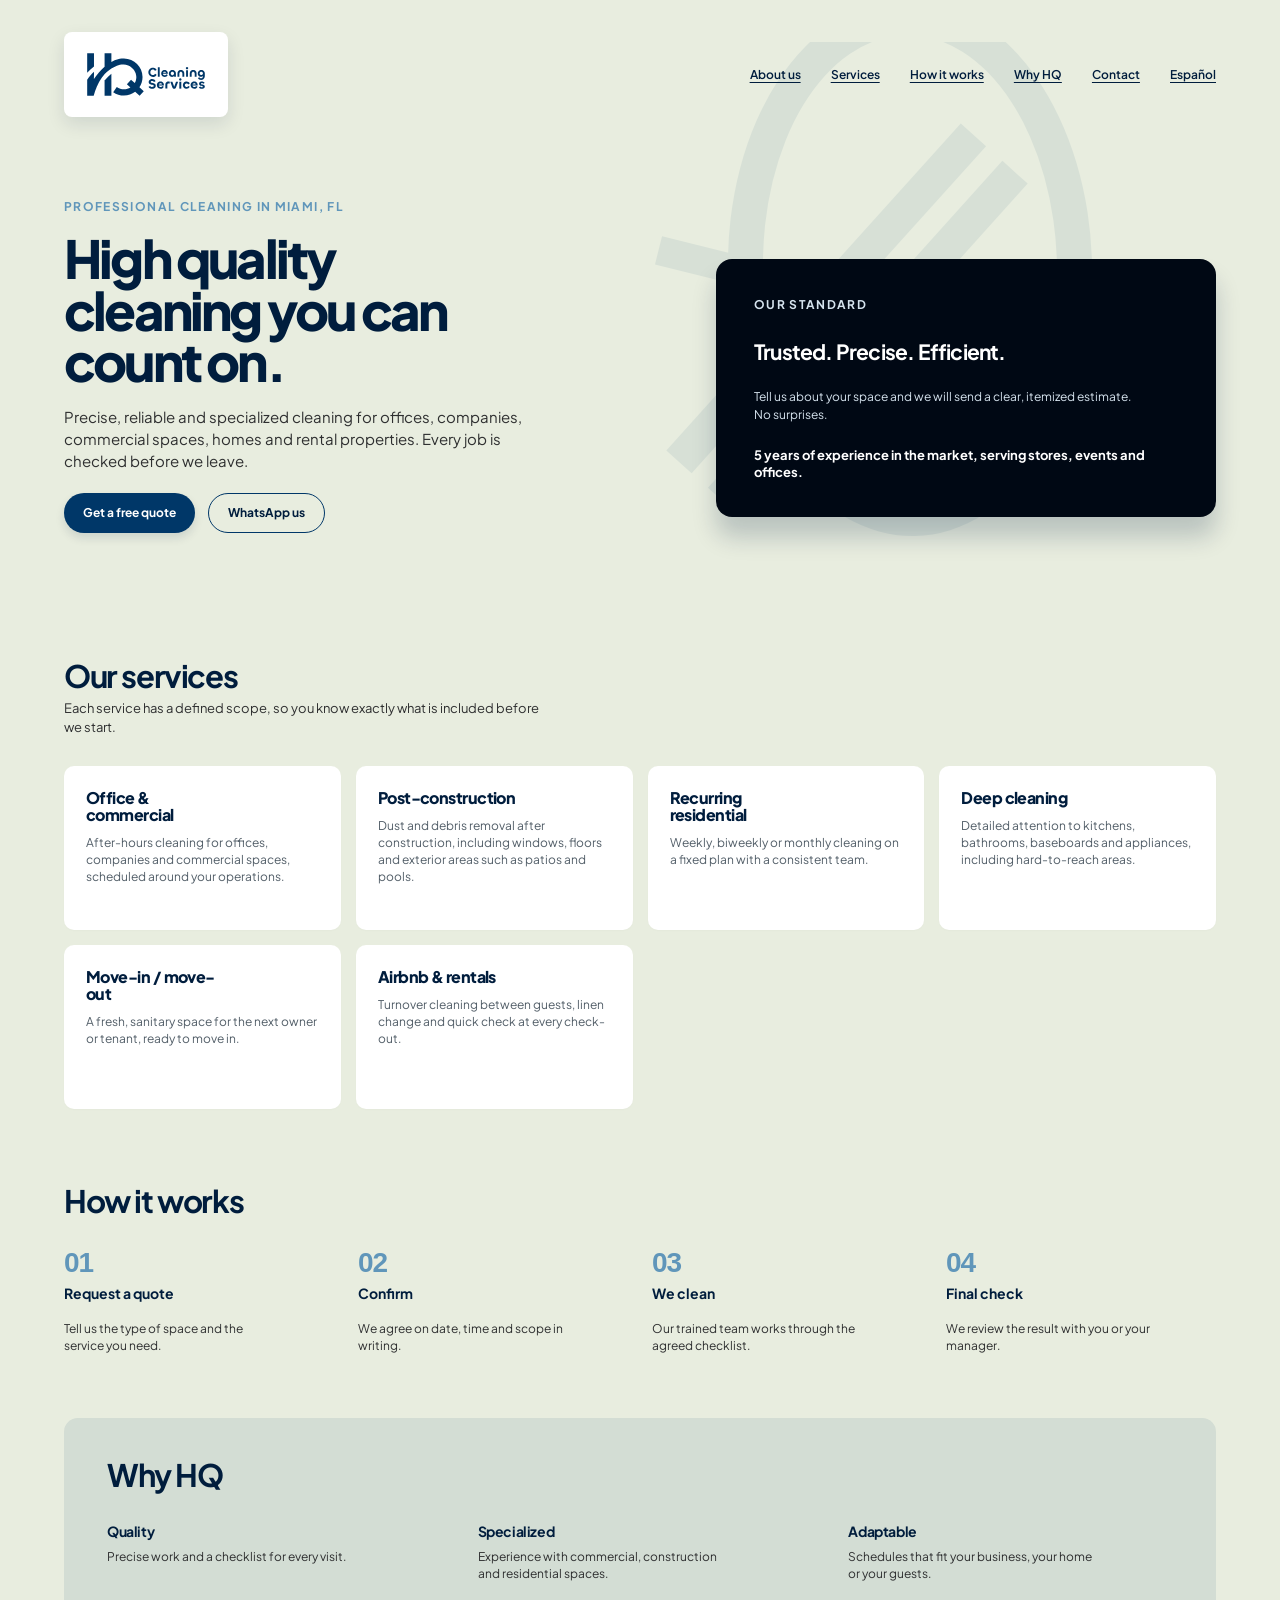
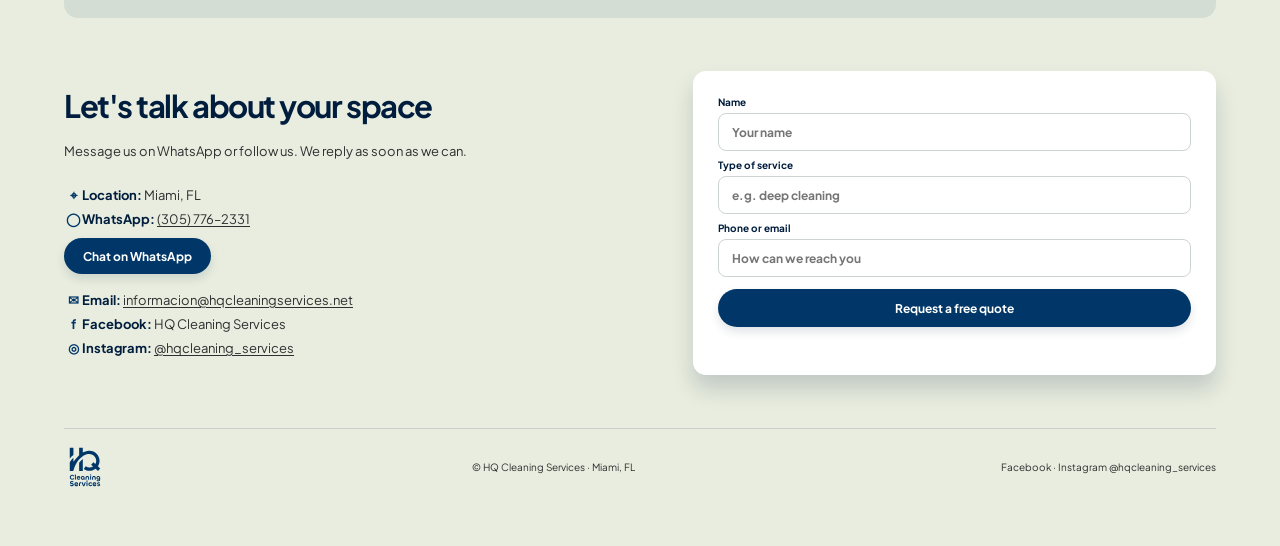
==== index.html @ 47fd61f7 "Initial HQ Cleaning Services website" ====
<!doctype html>
<html lang="en">
  <head>
    <meta charset="UTF-8" />
    <meta name="viewport" content="width=device-width, initial-scale=1.0" />
    <meta name="description" content="HQ Cleaning Services — professional cleaning in Miami, FL." />
    <title>HQ Cleaning Services</title>
    <link rel="stylesheet" href="styles.css" />
  </head>
  <body>
    <main class="site-shell">
      <header class="site-header" aria-label="Main navigation">
        <a class="brand" href="#top" aria-label="HQ Cleaning Services home">
          <img src="Entregables/Marca/SVG/Logo-horizontal/logo-horizontal-color-profesionalismo.svg" alt="HQ Cleaning Services" />
        </a>
        <nav class="nav-links" aria-label="Primary navigation">
          <a href="about.html">About us</a>
          <a href="#services">Services</a>
          <a href="#how-it-works">How it works</a>
          <a href="#why-hq">Why HQ</a>
          <a href="#contact">Contact</a>
          <a href="es.html">Español</a>
        </nav>
        <button class="menu-toggle" type="button" aria-label="Open navigation" aria-expanded="false">
          <span></span><span></span><span></span>
        </button>
      </header>

      <section class="hero" id="top" aria-labelledby="hero-title">
        <div class="hero-copy" id="about">
          <p class="eyebrow">Professional cleaning in Miami, FL</p>
          <h1 id="hero-title">High quality<br />cleaning you can<br />count on.</h1>
          <p class="intro">Precise, reliable and specialized cleaning for offices, companies, commercial spaces, homes and rental properties. Every job is checked before we leave.</p>
          <div class="hero-actions">
            <a class="button button-primary" href="#contact">Get a free quote</a>
            <a class="button button-outline" href="https://wa.me/13057762331" target="_blank" rel="noopener">WhatsApp us</a>
          </div>
        </div>
        <div class="hero-panel-wrap" id="standard" aria-label="HQ quality standard">
          <div class="abstract-mark" aria-hidden="true"><span></span><span></span><span></span></div>
          <article class="hero-panel">
            <p class="panel-label">Our standard</p>
            <h2>Trusted. Precise. Efficient.</h2>
            <p>Tell us about your space and we will send a clear, itemized estimate. No surprises.</p>
            <strong>5 years of experience in the market, serving stores, events and offices.</strong>
          </article>
        </div>
      </section>

      <section class="services" id="services" aria-labelledby="services-title">
        <div class="section-heading">
          <h2 id="services-title">Our services</h2>
          <p>Each service has a defined scope, so you know exactly what is included before we start.</p>
        </div>
        <div class="service-grid">
          <article class="service-card"><h3>Office &amp;<br />commercial</h3><p>After-hours cleaning for offices, companies and commercial spaces, scheduled around your operations.</p></article>
          <article class="service-card"><h3>Post-construction</h3><p>Dust and debris removal after construction, including windows, floors and exterior areas such as patios and pools.</p></article>
          <article class="service-card"><h3>Recurring<br />residential</h3><p>Weekly, biweekly or monthly cleaning on a fixed plan with a consistent team.</p></article>
          <article class="service-card"><h3>Deep cleaning</h3><p>Detailed attention to kitchens, bathrooms, baseboards and appliances, including hard-to-reach areas.</p></article>
          <article class="service-card"><h3>Move-in / move-<br />out</h3><p>A fresh, sanitary space for the next owner or tenant, ready to move in.</p></article>
          <article class="service-card"><h3>Airbnb &amp; rentals</h3><p>Turnover cleaning between guests, linen change and quick check at every check-out.</p></article>
        </div>
      </section>

      <section class="how-it-works" id="how-it-works" aria-labelledby="process-title">
        <h2 id="process-title">How it works</h2>
        <ol class="process-list">
          <li><span>01</span><strong>Request a quote</strong><p>Tell us the type of space and the service you need.</p></li>
          <li><span>02</span><strong>Confirm</strong><p>We agree on date, time and scope in writing.</p></li>
          <li><span>03</span><strong>We clean</strong><p>Our trained team works through the agreed checklist.</p></li>
          <li><span>04</span><strong>Final check</strong><p>We review the result with you or your manager.</p></li>
        </ol>
      </section>

      <section class="why-hq" id="why-hq" aria-labelledby="why-title">
        <h2 id="why-title">Why HQ</h2>
        <div class="why-grid">
          <article><h3>Quality</h3><p>Precise work and a checklist for every visit.</p></article>
          <article><h3>Specialized</h3><p>Experience with commercial, construction and residential spaces.</p></article>
          <article><h3>Adaptable</h3><p>Schedules that fit your business, your home or your guests.</p></article>
        </div>
      </section>

      <section class="contact" id="contact" aria-labelledby="contact-title">
        <div class="contact-copy">
          <h2 id="contact-title">Let's talk about your space</h2>
          <p>Message us on WhatsApp or follow us. We reply as soon as we can.</p>
          <ul class="contact-list">
            <li><span aria-hidden="true">⌖</span><strong>Location:</strong> Miami, FL</li>
            <li><span aria-hidden="true">◯</span><strong>WhatsApp:</strong> <a href="https://wa.me/13057762331" target="_blank" rel="noopener">(305) 776–2331</a></li>
          </ul>
          <a class="button button-primary contact-button" href="https://wa.me/13057762331" target="_blank" rel="noopener">Chat on WhatsApp</a>
          <ul class="social-list">
            <li><span aria-hidden="true">✉</span><strong>Email:</strong> <a href="mailto:informacion@hqcleaningservices.net">informacion@hqcleaningservices.net</a></li>
            <li><span aria-hidden="true">f</span><strong>Facebook:</strong> HQ Cleaning Services</li>
            <li><span aria-hidden="true">◎</span><strong>Instagram:</strong> <a href="https://www.instagram.com/hqcleaning_services/" target="_blank" rel="noopener">@hqcleaning_services</a></li>
          </ul>
        </div>
        <form class="quote-form">
          <label>Name<input name="name" type="text" placeholder="Your name" required /></label>
          <label>Type of service<input name="service" type="text" placeholder="e.g. deep cleaning" required /></label>
          <label>Phone or email<input name="contact" type="text" placeholder="How can we reach you" required /></label>
          <button class="button button-primary" type="submit">Request a free quote</button>
          <p class="form-message" aria-live="polite"></p>
        </form>
      </section>
      <footer class="site-footer">
        <a class="footer-brand" href="#top" aria-label="HQ Cleaning Services home"><img src="Entregables/Marca/SVG/Logo-vertical/logo-vertical-color-profesionalismo.svg" alt="HQ Cleaning Services" /></a>
        <p>© HQ Cleaning Services · Miami, FL</p>
        <p>Facebook · Instagram @hqcleaning_services</p>
      </footer>
    </main>
    <script src="script.js"></script>
  </body>
</html>
---- styles.css ----
@font-face {
  font-family: "Plus Jakarta Sans";
  src: url("Entregables/Fonts/PlusJakartaSans-VariableFont_wght.ttf") format("truetype");
  font-weight: 200 800;
  font-style: normal;
  font-display: swap;
}

:root {
  --canvas: #e8eddf;
  --ink: #001d3d;
  --muted: #2e2f30;
  --sky: #6096ba;
  --card: #ffffff;
  --line: #6096ba;
  --professionalism: #003768;
  --depth: #000814;
}

* { box-sizing: border-box; }
html { scroll-behavior: smooth; }
body { margin: 0; color: var(--ink); background: var(--canvas); font-family: "Plus Jakarta Sans", Arial, sans-serif; }
button, a { font: inherit; }
a { color: inherit; }
.site-shell { width: min(100%, 1440px); min-height: 100vh; margin: 0 auto; padding: 32px clamp(24px, 5vw, 68px) 54px; overflow: hidden; }
.site-header, .hero, .services, .how-it-works { position: relative; }
.site-header { display: flex; align-items: center; justify-content: space-between; z-index: 2; }
.brand { display: inline-flex; align-items: center; gap: 7px; width: 155px; padding: 12px 13px; color: var(--ink); text-decoration: none; background: #fff; border-radius: 8px; box-shadow: 0 7px 18px rgba(6, 29, 64, .11); }
.brand-mark { position: relative; font-family: "Manrope", sans-serif; font-size: 30px; font-weight: 800; line-height: .75; letter-spacing: -5px; }
.brand-mark::after { position: absolute; content: ""; width: 4px; height: 27px; right: -7px; bottom: -1px; border-radius: 4px; background: var(--sky); transform: rotate(32deg); }
.brand-mark span { color: #5d9cca; }
.brand-name { font-size: 9px; font-weight: 700; line-height: 1.05; letter-spacing: -.5px; }
.nav-links { display: flex; align-items: center; gap: clamp(18px, 2.35vw, 32px); }
.nav-links a { font-size: 12px; font-weight: 600; text-underline-offset: 3px; }
.nav-links a:hover { color: #3f87ba; }
.menu-toggle { display: none; padding: 8px; border: 0; background: transparent; cursor: pointer; }
.menu-toggle span { display: block; width: 24px; height: 2px; margin: 4px; background: var(--ink); }

.hero { display: grid; grid-template-columns: minmax(0, 1fr) minmax(370px, .96fr); gap: clamp(44px, 7vw, 104px); min-height: 378px; margin-top: 82px; }
.hero-copy { max-width: 540px; }
.eyebrow, .panel-label { margin: 0; color: var(--sky); font-size: 12px; font-weight: 700; letter-spacing: 1.35px; text-transform: uppercase; }
h1, h2, h3, p { margin-top: 0; }
h1, h2, h3 { font-family: "Plus Jakarta Sans", Arial, sans-serif; }
h1 { margin: 19px 0 19px; font-size: clamp(41px, 4.1vw, 60px); font-weight: 800; letter-spacing: -2.8px; line-height: .98; }
.intro { max-width: 470px; margin-bottom: 21px; color: var(--muted); font-size: 15px; line-height: 1.45; }
.hero-actions { display: flex; flex-wrap: wrap; gap: 13px; }
.button { display: inline-flex; align-items: center; justify-content: center; min-height: 40px; padding: 0 19px; border-radius: 23px; font-size: 12px; font-weight: 700; text-decoration: none; transition: transform .18s ease, box-shadow .18s ease; }
.button:hover { transform: translateY(-2px); }
.button-primary { color: #fff; background: #0d376a; box-shadow: 0 5px 10px rgba(6, 29, 64, .12); }
.button-outline { border: 1.5px solid #0d376a; }
.hero-panel-wrap { position: relative; display: flex; align-items: center; justify-content: flex-end; min-height: 290px; }
.abstract-mark { position: absolute; inset: -157px -100px -105px -108px; overflow: hidden; opacity: .18; }
.abstract-mark span { position: absolute; display: block; border: 35px solid #8ca9b2; border-radius: 50%; }
.abstract-mark span:nth-child(1) { width: 364px; height: 536px; top: -42px; left: 140px; transform: rotate(-1deg); }
.abstract-mark span:nth-child(2) { width: 90px; height: 440px; top: 55px; left: 214px; border-width: 0 34px; border-radius: 0; transform: rotate(42deg); }
.abstract-mark span:nth-child(3) { width: 405px; height: 83px; top: 242px; left: 58px; border-width: 29px 0 0; border-radius: 0; transform: rotate(14deg); }
.hero-panel { position: relative; width: min(100%, 500px); min-height: 258px; padding: 37px 38px 31px; color: #fff; background: #062551; border-radius: 16px; box-shadow: 0 20px 24px rgba(6, 29, 64, .2); }
.panel-label { font-size: 10px; color: #6ca2c7; }
.hero-panel h2 { margin: 23px 0 23px; font-size: 21px; letter-spacing: -.8px; }
.hero-panel p { max-width: 390px; margin-bottom: 22px; color: #d5e3ee; font-size: 12px; line-height: 1.55; }
.hero-panel strong { display: block; max-width: 400px; font-size: 13px; line-height: 1.35; }

.services { margin-top: 79px; }
.section-heading { max-width: 475px; }
.section-heading h2, .how-it-works h2 { margin-bottom: 4px; font-size: 31px; letter-spacing: -1.4px; }
.section-heading p { margin-bottom: 29px; color: var(--muted); font-size: 13px; line-height: 1.45; }
.service-grid { display: grid; grid-template-columns: repeat(4, 1fr); gap: 15px; }
.service-card { min-height: 164px; padding: 23px 22px 19px; background: var(--card); border-radius: 10px; box-shadow: 0 1px 2px rgba(6, 29, 64, .02); }
.service-card h3 { margin-bottom: 11px; font-size: 16px; font-weight: 800; letter-spacing: -.55px; line-height: 1.08; }
.service-card p { margin: 0; color: #525e68; font-size: 12px; line-height: 1.42; }

.how-it-works { margin-top: 72px; }
.how-it-works h2 { margin-bottom: 27px; }
.process-list { display: grid; grid-template-columns: repeat(4, 1fr); gap: 24px; padding: 0; margin: 0; list-style: none; }
.process-list li { display: grid; gap: 5px; }
.process-list span { color: var(--sky); font-family: "Manrope", sans-serif; font-size: 28px; font-weight: 800; letter-spacing: -1px; }
.process-list strong { font-size: 14px; }
.site-footer { display: flex; justify-content: space-between; margin-top: 55px; padding-top: 18px; border-top: 1px solid rgba(6, 29, 64, .14); color: var(--muted); font-size: 12px; }
.site-footer p { margin: 0; }
.site-footer a { color: var(--ink); font-weight: 700; }

@media (max-width: 900px) {
  .hero { grid-template-columns: 1fr 1fr; gap: 34px; }
  .service-grid { grid-template-columns: repeat(3, 1fr); }
  .hero-panel { padding: 29px; }
}
@media (max-width: 720px) {
  .site-shell { padding: 20px 20px 44px; }
  .brand { width: 137px; padding: 10px; }
  .nav-links { position: absolute; top: 56px; right: 0; display: none; width: 190px; padding: 16px; background: #fff; border-radius: 10px; box-shadow: 0 12px 30px rgba(6, 29, 64, .13); }
  .nav-links.is-open { display: grid; gap: 13px; }
  .menu-toggle { display: block; }
  .hero { grid-template-columns: 1fr; gap: 26px; min-height: 0; margin-top: 62px; }
  h1 { font-size: clamp(40px, 12vw, 54px); }
  .hero-panel-wrap { min-height: 243px; }
  .hero-panel { min-height: 230px; padding: 28px; }
  .services { margin-top: 62px; }
  .service-grid { grid-template-columns: repeat(2, 1fr); gap: 12px; }
  .service-card { min-height: 174px; padding: 19px 17px; }
  .process-list { grid-template-columns: repeat(2, 1fr); gap: 22px; }
  .site-footer { gap: 16px; }
}
@media (max-width: 430px) {
  .service-grid { grid-template-columns: 1fr; }
  .service-card { min-height: auto; }
  .site-footer { align-items: flex-start; flex-direction: column; }
}

/* Content continuing below the process section */
.process-list p { max-width: 210px; margin: 13px 0 0; color: var(--muted); font-size: 12px; line-height: 1.45; }
.why-hq { margin-top: 63px; padding: 37px 43px 36px; background: #dde2d3; border-radius: 14px; }
.why-hq h2 { margin-bottom: 28px; font-size: 31px; letter-spacing: -1.4px; }
.why-grid { display: grid; grid-template-columns: repeat(3, 1fr); gap: 46px; }
.why-grid h3 { margin-bottom: 8px; font-size: 14px; letter-spacing: -.4px; }
.why-grid p { max-width: 250px; margin: 0; color: var(--muted); font-size: 12px; line-height: 1.45; }
.contact { display: grid; grid-template-columns: 1.04fr .96fr; gap: 63px; align-items: center; margin-top: 53px; }
.contact-copy h2 { margin-bottom: 17px; font-size: 31px; letter-spacing: -1.45px; }
.contact-copy > p { max-width: 460px; margin-bottom: 21px; color: var(--muted); font-size: 13px; line-height: 1.5; }
.contact-list, .social-list { padding: 0; margin: 0; list-style: none; color: var(--muted); font-size: 13px; line-height: 1.85; }
.contact-list a, .social-list a { text-underline-offset: 2px; }
.contact-list span, .social-list span { display: inline-block; width: 18px; color: #176a9d; font-weight: 700; text-align: center; }
.contact-list strong, .social-list strong { color: var(--ink); }
.contact-button { min-height: 36px; margin: 7px 0 13px; padding: 0 19px; }
.social-list { border-top: 1px solid transparent; }
.quote-form { padding: 25px; background: #fff; border-radius: 13px; box-shadow: 0 14px 21px rgba(6, 29, 64, .17); }
.quote-form label { display: grid; gap: 5px; margin-bottom: 8px; color: var(--ink); font-size: 10px; font-weight: 700; }
.quote-form input { width: 100%; height: 38px; padding: 0 13px; color: var(--ink); font: inherit; font-size: 12px; border: 1px solid #ced4cf; border-radius: 8px; outline-color: var(--sky); }
.quote-form .button { width: 100%; min-height: 38px; margin-top: 4px; border: 0; cursor: pointer; }
.form-message { min-height: 14px; margin: 9px 0 0; color: #126334; font-size: 11px; text-align: center; }
.footer-brand { display: flex; align-items: center; gap: 3px; color: #07518e; text-decoration: none; }
.footer-brand > span { font-family: "Manrope", sans-serif; font-size: 30px; font-weight: 800; letter-spacing: -5px; line-height: .8; }
.footer-brand > span span { color: #4891c4; }
.footer-brand small { font-size: 7px; font-weight: 800; line-height: 1; }
.site-footer { align-items: center; margin-top: 53px; padding-top: 13px; }
.site-footer p { font-size: 10px; }

@media (max-width: 720px) {
  .process-list p { margin-top: 8px; }
  .why-hq { margin-top: 49px; padding: 28px 25px; }
  .why-grid { grid-template-columns: 1fr; gap: 20px; }
  .contact { grid-template-columns: 1fr; gap: 31px; margin-top: 48px; }
  .quote-form { padding: 20px; }
}

/* About pages */
.about-page { min-height: 100vh; }
.about-hero { display: grid; grid-template-columns: 1.06fr .94fr; gap: 65px; align-items: center; margin-top: 76px; }
.about-copy { max-width: 550px; }
.about-copy h1 { margin-bottom: 27px; font-size: clamp(42px, 4vw, 60px); line-height: 1; }
.about-copy p:not(.eyebrow) { margin-bottom: 22px; color: var(--muted); font-size: 15px; line-height: 1.5; }
.olivia-profile { width: min(100%, 385px); justify-self: end; margin: 0; text-align: center; }
.olivia-profile img { display: block; width: 100%; border-radius: 14px; box-shadow: 0 15px 24px rgba(6, 29, 64, .17); }
.olivia-profile figcaption { display: grid; gap: 1px; padding-top: 9px; font-size: 11px; }
.olivia-profile figcaption strong { font-family: "Manrope", sans-serif; font-size: 13px; }
.olivia-profile figcaption span { color: #07518e; font-weight: 700; }
.values { display: grid; grid-template-columns: repeat(3, 1fr); gap: 55px; margin-top: 51px; padding: 37px 57px 34px; background: #dde2d3; border-radius: 14px; }
.values h2 { margin-bottom: 8px; font-size: 16px; letter-spacing: -.5px; }
.values p { max-width: 255px; margin: 0; color: var(--muted); font-size: 13px; line-height: 1.45; }
.about-cta { display: grid; justify-items: center; gap: 16px; margin-top: 62px; text-align: center; }
.about-cta h2 { margin: 0; font-size: 29px; letter-spacing: -1.35px; }
.about-cta .button { min-height: 40px; }
.about-page .site-footer { margin-top: 52px; }

@media (max-width: 720px) {
  .about-hero { grid-template-columns: 1fr; gap: 32px; margin-top: 58px; }
  .about-copy h1 { font-size: clamp(39px, 11vw, 53px); }
  .olivia-profile { justify-self: center; width: min(100%, 360px); }
  .values { grid-template-columns: 1fr; gap: 21px; margin-top: 44px; padding: 27px 25px; }
  .about-cta { margin-top: 48px; }
}

/* Official HQ Cleaning Services identity */
.brand { width: 164px; padding: 12px 14px; }
.brand img { display: block; width: 100%; height: auto; }
.button-primary { background: var(--professionalism); }
.button-outline { border-color: var(--professionalism); }
.hero-panel { background: var(--depth); }
.panel-label, .eyebrow { color: var(--sky); }
.nav-links a:hover { color: var(--sky); }
.why-hq, .values { background: color-mix(in srgb, var(--professionalism) 9%, var(--canvas)); }
.contact-list span, .social-list span, .olivia-profile figcaption span { color: var(--professionalism); }
.footer-brand { width: 42px; }
.footer-brand img { display: block; width: 100%; height: auto; }

@media (max-width: 720px) {
  .brand { width: 143px; padding: 10px 12px; }
}
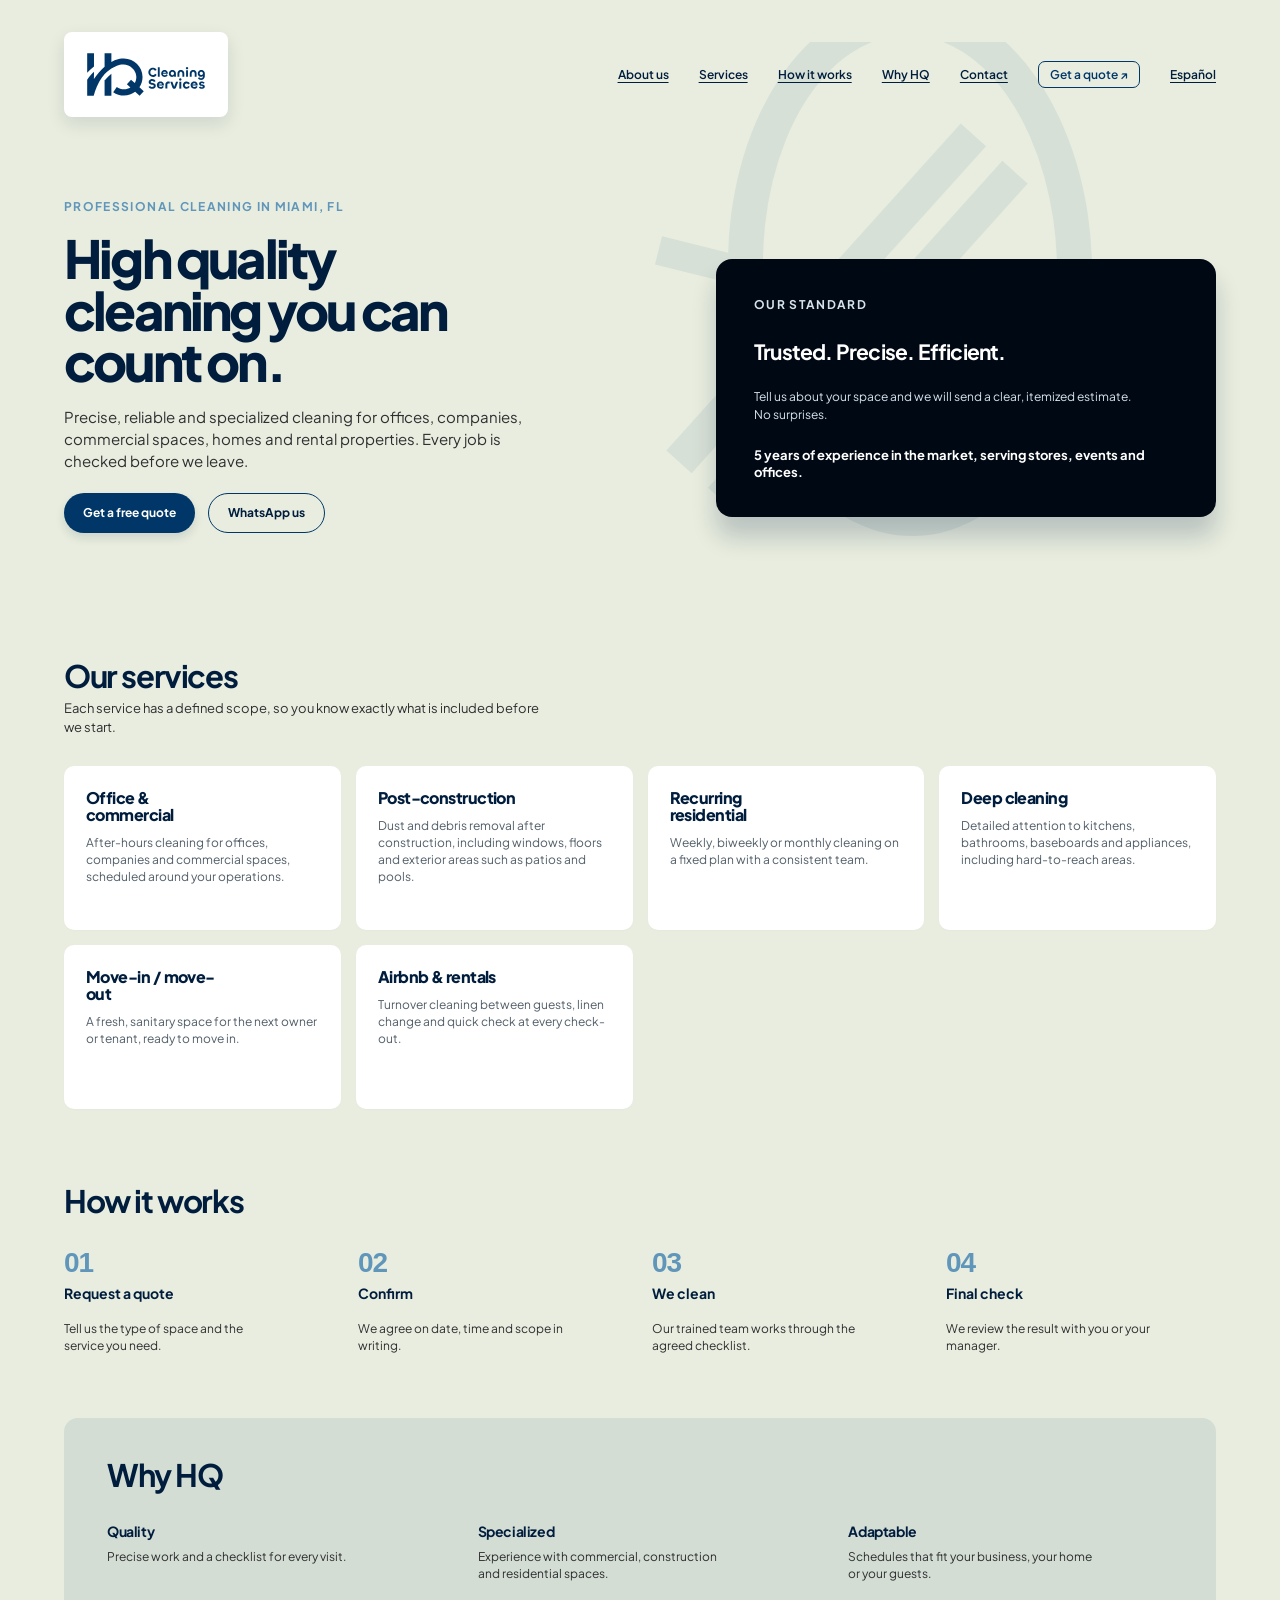
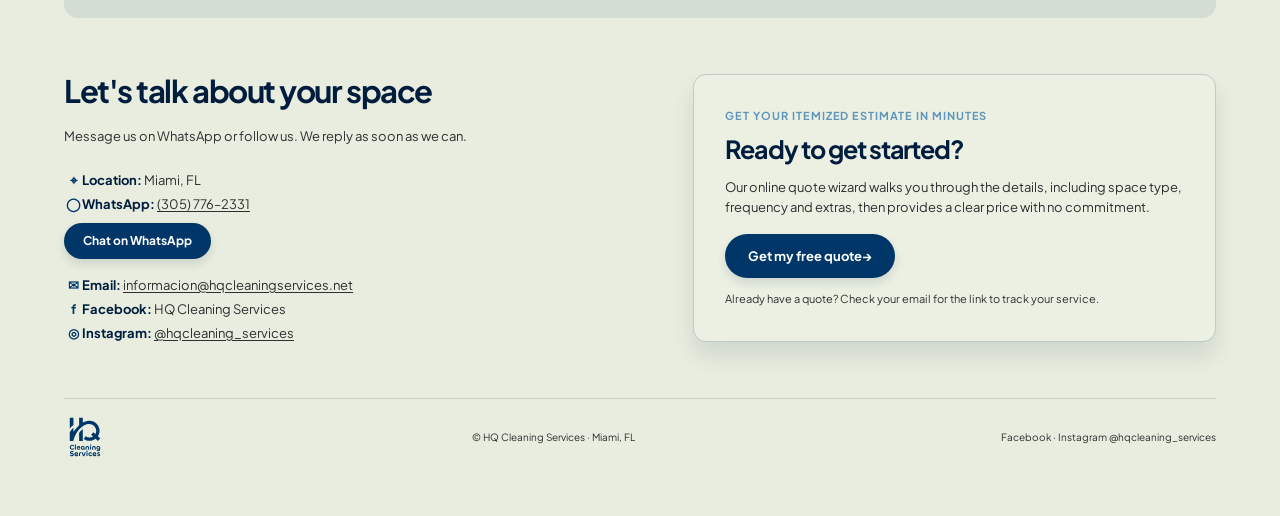
==== commit 4bf945c4: "Integrate KleanOps quote flow" ====
--- a/index.html
+++ b/index.html
@@ -19,6 +19,7 @@
           <a href="#how-it-works">How it works</a>
           <a href="#why-hq">Why HQ</a>
           <a href="#contact">Contact</a>
+          <a class="nav-quote-link" href="https://suite.kalimasgroup.net/en/book/klean/hq-cleaning-services" target="_blank" rel="noopener">Get a quote <span aria-hidden="true">↗</span></a>
           <a href="es.html">Español</a>
         </nav>
         <button class="menu-toggle" type="button" aria-label="Open navigation" aria-expanded="false">
@@ -32,7 +33,7 @@
           <h1 id="hero-title">High quality<br />cleaning you can<br />count on.</h1>
           <p class="intro">Precise, reliable and specialized cleaning for offices, companies, commercial spaces, homes and rental properties. Every job is checked before we leave.</p>
           <div class="hero-actions">
-            <a class="button button-primary" href="#contact">Get a free quote</a>
+            <a class="button button-primary" href="https://suite.kalimasgroup.net/en/book/klean/hq-cleaning-services" target="_blank" rel="noopener">Get a free quote</a>
             <a class="button button-outline" href="https://wa.me/13057762331" target="_blank" rel="noopener">WhatsApp us</a>
           </div>
         </div>
@@ -96,13 +97,13 @@
             <li><span aria-hidden="true">◎</span><strong>Instagram:</strong> <a href="https://www.instagram.com/hqcleaning_services/" target="_blank" rel="noopener">@hqcleaning_services</a></li>
           </ul>
         </div>
-        <form class="quote-form">
-          <label>Name<input name="name" type="text" placeholder="Your name" required /></label>
-          <label>Type of service<input name="service" type="text" placeholder="e.g. deep cleaning" required /></label>
-          <label>Phone or email<input name="contact" type="text" placeholder="How can we reach you" required /></label>
-          <button class="button button-primary" type="submit">Request a free quote</button>
-          <p class="form-message" aria-live="polite"></p>
-        </form>
+        <aside class="quote-cta-block" aria-label="Online quote">
+          <p class="quote-cta-eyebrow">Get your itemized estimate in minutes</p>
+          <h3 class="quote-cta-title">Ready to get started?</h3>
+          <p class="quote-cta-body">Our online quote wizard walks you through the details, including space type, frequency and extras, then provides a clear price with no commitment.</p>
+          <a class="button button-primary quote-cta-btn" href="https://suite.kalimasgroup.net/en/book/klean/hq-cleaning-services" target="_blank" rel="noopener">Get my free quote <span aria-hidden="true">→</span></a>
+          <p class="quote-cta-note">Already have a quote? Check your email for the link to track your service.</p>
+        </aside>
       </section>
       <footer class="site-footer">
         <a class="footer-brand" href="#top" aria-label="HQ Cleaning Services home"><img src="Entregables/Marca/SVG/Logo-vertical/logo-vertical-color-profesionalismo.svg" alt="HQ Cleaning Services" /></a>
--- a/styles.css
+++ b/styles.css
@@ -185,3 +185,53 @@
 @media (max-width: 720px) {
   .brand { width: 143px; padding: 10px 12px; }
 }
+
+/* KleanOps quote integration */
+.nav-quote-link {
+  padding: 5px 11px;
+  color: var(--professionalism) !important;
+  border: 1.5px solid currentColor;
+  border-radius: 7px;
+  text-decoration: none;
+  transition: color .18s ease, background-color .18s ease;
+}
+.nav-quote-link:hover,
+.nav-quote-link:focus-visible {
+  color: #fff !important;
+  background: var(--professionalism);
+  outline: none;
+}
+.quote-cta-block {
+  display: flex;
+  flex-direction: column;
+  gap: 13px;
+  padding: 34px 31px;
+  background: color-mix(in srgb, var(--canvas) 86%, white);
+  border: 1px solid color-mix(in srgb, var(--professionalism) 19%, var(--canvas));
+  border-radius: 13px;
+  box-shadow: 0 14px 21px rgba(0, 29, 61, .10);
+}
+.quote-cta-eyebrow {
+  margin: 0;
+  color: var(--sky);
+  font-size: 11px;
+  font-weight: 700;
+  letter-spacing: .95px;
+  text-transform: uppercase;
+}
+.quote-cta-title {
+  margin: 0;
+  font-size: 25px;
+  letter-spacing: -1.05px;
+  line-height: 1.14;
+  text-wrap: balance;
+}
+.quote-cta-body { margin: 0; color: var(--muted); font-size: 13px; line-height: 1.58; }
+.quote-cta-btn { align-self: flex-start; min-height: 44px; margin-top: 3px; padding: 0 23px; font-size: 13px; }
+.quote-cta-note { margin: 0; color: var(--muted); font-size: 11px; line-height: 1.45; }
+
+@media (max-width: 720px) {
+  .nav-quote-link { width: fit-content; }
+  .quote-cta-block { padding: 26px 23px; }
+  .quote-cta-btn { align-self: stretch; }
+}
